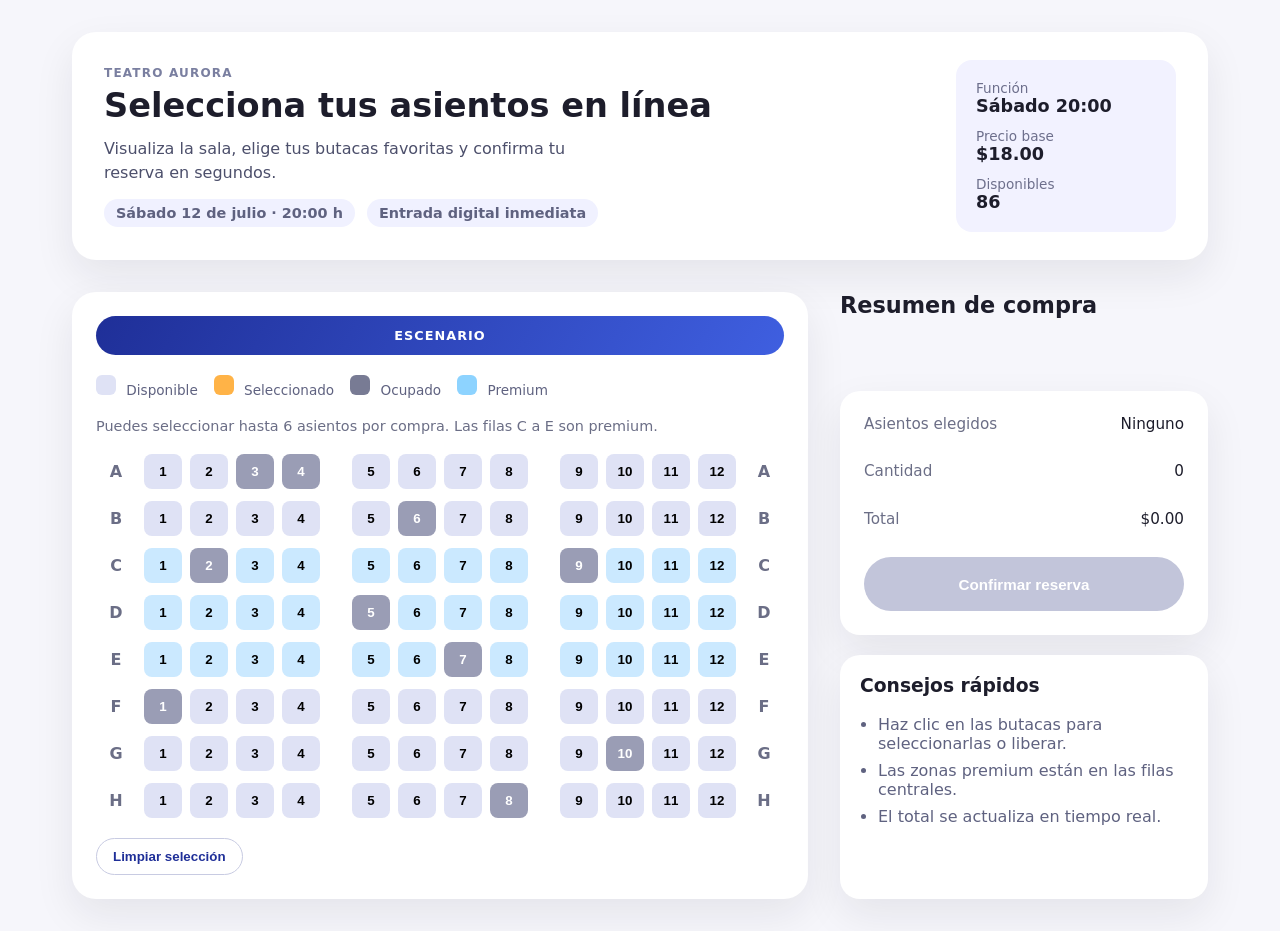
==== index.html @ 4cdabd50 "Add launcher script and exe instructions" ====
<!DOCTYPE html>
<html lang="es">
  <head>
    <meta charset="UTF-8" />
    <meta name="viewport" content="width=device-width, initial-scale=1.0" />
    <title>Selector de asientos - Teatro Aurora</title>
    <link rel="stylesheet" href="styles.css" />
  </head>
  <body>
    <main class="page">
      <header class="hero">
        <div>
          <p class="eyebrow">Teatro Aurora</p>
          <h1>Selecciona tus asientos en línea</h1>
          <p class="subtitle">
            Visualiza la sala, elige tus butacas favoritas y confirma tu reserva en
            segundos.
          </p>
          <div class="meta">
            <span>Sábado 12 de julio · 20:00 h</span>
            <span>Entrada digital inmediata</span>
          </div>
        </div>
        <div class="show-info">
          <div>
            <span class="label">Función</span>
            <span class="value">Sábado 20:00</span>
          </div>
          <div>
            <span class="label">Precio base</span>
            <span class="value">$18.00</span>
          </div>
          <div>
            <span class="label">Disponibles</span>
            <span class="value" id="available-count">0</span>
          </div>
        </div>
      </header>

      <section class="seat-selector">
        <div class="screen">Escenario</div>
        <div class="legend">
          <span><span class="seat available"></span> Disponible</span>
          <span><span class="seat selected"></span> Seleccionado</span>
          <span><span class="seat occupied"></span> Ocupado</span>
          <span><span class="seat premium"></span> Premium</span>
        </div>
        <p class="hint" id="selection-hint">
          Puedes seleccionar hasta 6 asientos por compra. Las filas C a E son
          premium.
        </p>
        <div class="seating" id="seating"></div>
        <div class="actions">
          <button class="ghost" id="clear-selection" type="button">Limpiar selección</button>
          <span class="status" id="status-message" aria-live="polite"></span>
        </div>
      </section>

      <aside class="summary">
        <h2>Resumen de compra</h2>
        <div class="summary-card">
          <div class="summary-row">
            <span class="label">Asientos elegidos</span>
            <span class="value" id="selected-seats">Ninguno</span>
          </div>
          <div class="summary-row">
            <span class="label">Cantidad</span>
            <span class="value" id="selected-count">0</span>
          </div>
          <div class="summary-row">
            <span class="label">Total</span>
            <span class="value" id="total">$0.00</span>
          </div>
          <button class="cta" id="reserve" disabled>Confirmar reserva</button>
        </div>
        <div class="tips">
          <h3>Consejos rápidos</h3>
          <ul>
            <li>Haz clic en las butacas para seleccionarlas o liberar.</li>
            <li>Las zonas premium están en las filas centrales.</li>
            <li>El total se actualiza en tiempo real.</li>
          </ul>
        </div>
      </aside>
    </main>

    <script src="script.js"></script>
  </body>
</html>
---- styles.css ----
:root {
  color-scheme: light;
  font-family: "Inter", "Segoe UI", system-ui, sans-serif;
  background: #f6f6fb;
  color: #1d1d2b;
}

* {
  box-sizing: border-box;
}

body {
  margin: 0;
  background: #f6f6fb;
}

.page {
  display: grid;
  gap: 32px;
  padding: 32px;
  max-width: 1200px;
  margin: 0 auto;
  grid-template-columns: minmax(0, 2fr) minmax(280px, 1fr);
}

.hero {
  grid-column: 1 / -1;
  display: flex;
  align-items: center;
  justify-content: space-between;
  gap: 24px;
  background: #ffffff;
  padding: 28px 32px;
  border-radius: 24px;
  box-shadow: 0 16px 40px rgba(29, 29, 43, 0.08);
}

.hero h1 {
  margin: 6px 0 12px;
  font-size: 2.1rem;
}

.eyebrow {
  margin: 0;
  font-weight: 600;
  color: #7a7fa0;
  text-transform: uppercase;
  letter-spacing: 0.1em;
  font-size: 0.75rem;
}

.subtitle {
  margin: 0;
  color: #4c4f6b;
  max-width: 520px;
  line-height: 1.5;
}

.meta {
  margin-top: 14px;
  display: flex;
  flex-wrap: wrap;
  gap: 12px;
  font-size: 0.9rem;
  color: #5f6280;
}

.meta span {
  background: #f0f1ff;
  padding: 6px 12px;
  border-radius: 999px;
  font-weight: 600;
}

.show-info {
  display: grid;
  gap: 12px;
  background: #f2f2ff;
  padding: 20px;
  border-radius: 16px;
  min-width: 220px;
}

.show-info .label {
  display: block;
  color: #6d6f8c;
  font-size: 0.85rem;
}

.show-info .value {
  font-weight: 700;
  font-size: 1.1rem;
}

.seat-selector {
  background: #ffffff;
  padding: 24px;
  border-radius: 24px;
  box-shadow: 0 16px 40px rgba(29, 29, 43, 0.08);
}

.screen {
  text-align: center;
  padding: 12px;
  border-radius: 999px;
  background: linear-gradient(120deg, #1f2f98, #3f5fe0);
  color: #ffffff;
  margin-bottom: 20px;
  font-weight: 600;
  letter-spacing: 0.08em;
  text-transform: uppercase;
  font-size: 0.8rem;
}

.legend {
  display: flex;
  flex-wrap: wrap;
  gap: 16px;
  font-size: 0.85rem;
  color: #5f6280;
  margin-bottom: 20px;
}

.hint {
  margin: 0 0 20px;
  color: #6b6e86;
  font-size: 0.9rem;
}

.seat {
  width: 20px;
  height: 20px;
  border-radius: 6px;
  display: inline-block;
  margin-right: 6px;
}

.seat.available {
  background: #dfe2f5;
}

.seat.selected {
  background: #ffb347;
}

.seat.occupied {
  background: #787b94;
}

.seat.premium {
  background: #8dd3ff;
}

.seating {
  display: grid;
  gap: 12px;
}

.row {
  display: grid;
  grid-template-columns:
    40px repeat(4, minmax(0, 1fr)) 16px repeat(4, minmax(0, 1fr)) 16px
    repeat(4, minmax(0, 1fr)) 40px;
  gap: 8px;
  align-items: center;
}

.row-label {
  text-align: center;
  font-weight: 600;
  color: #6b6e86;
}

.seat-button {
  border: none;
  background: #dfe2f5;
  border-radius: 8px;
  padding: 10px 0;
  font-weight: 600;
  cursor: pointer;
  transition: transform 0.2s ease, box-shadow 0.2s ease;
}

.seat-button:hover:not(:disabled) {
  transform: translateY(-2px);
  box-shadow: 0 10px 20px rgba(18, 23, 65, 0.12);
}

.seat-button.selected {
  background: #ffb347;
}

.seat-button.premium {
  background: #cbe9ff;
}

.seat-button.premium.selected {
  background: #6fb6ff;
  color: #ffffff;
}

.seat-button.occupied {
  background: #9a9db5;
  color: #ffffff;
  cursor: not-allowed;
}

.seat-spacer {
  height: 1px;
}

.seat-button:focus-visible {
  outline: 2px solid #1f2f98;
  outline-offset: 2px;
}

.actions {
  margin-top: 20px;
  display: flex;
  flex-wrap: wrap;
  gap: 16px;
  align-items: center;
  justify-content: space-between;
}

.ghost {
  border: 1px solid #c8cbe2;
  padding: 10px 16px;
  border-radius: 999px;
  background: #ffffff;
  cursor: pointer;
  font-weight: 600;
  color: #1f2f98;
}

.status {
  font-size: 0.9rem;
  color: #1f2f98;
  font-weight: 600;
}

.summary {
  display: grid;
  gap: 20px;
}

.summary h2 {
  margin: 0;
  font-size: 1.4rem;
}

.summary-card {
  background: #ffffff;
  padding: 24px;
  border-radius: 20px;
  box-shadow: 0 16px 40px rgba(29, 29, 43, 0.08);
  display: grid;
  gap: 16px;
}

.summary-row {
  display: flex;
  justify-content: space-between;
  font-size: 0.95rem;
}

.summary-row .label {
  color: #6b6e86;
}

.cta {
  border: none;
  border-radius: 999px;
  padding: 12px;
  font-weight: 700;
  font-size: 0.95rem;
  background: #1f2f98;
  color: #ffffff;
  cursor: pointer;
}

.cta:disabled {
  background: #c2c5da;
  cursor: not-allowed;
}

.tips {
  background: #ffffff;
  padding: 20px;
  border-radius: 20px;
  box-shadow: 0 16px 40px rgba(29, 29, 43, 0.08);
}

.tips h3 {
  margin-top: 0;
}

.tips ul {
  margin: 0;
  padding-left: 18px;
  color: #5f6280;
  display: grid;
  gap: 8px;
}

@media (max-width: 900px) {
  .page {
    grid-template-columns: 1fr;
  }

  .hero {
    flex-direction: column;
    align-items: flex-start;
  }
}

@media (max-width: 600px) {
  .row {
    grid-template-columns:
      30px repeat(4, minmax(0, 1fr)) 12px repeat(4, minmax(0, 1fr)) 12px
      repeat(4, minmax(0, 1fr)) 30px;
  }

  .seat-button {
    font-size: 0.75rem;
    padding: 8px 0;
  }
}
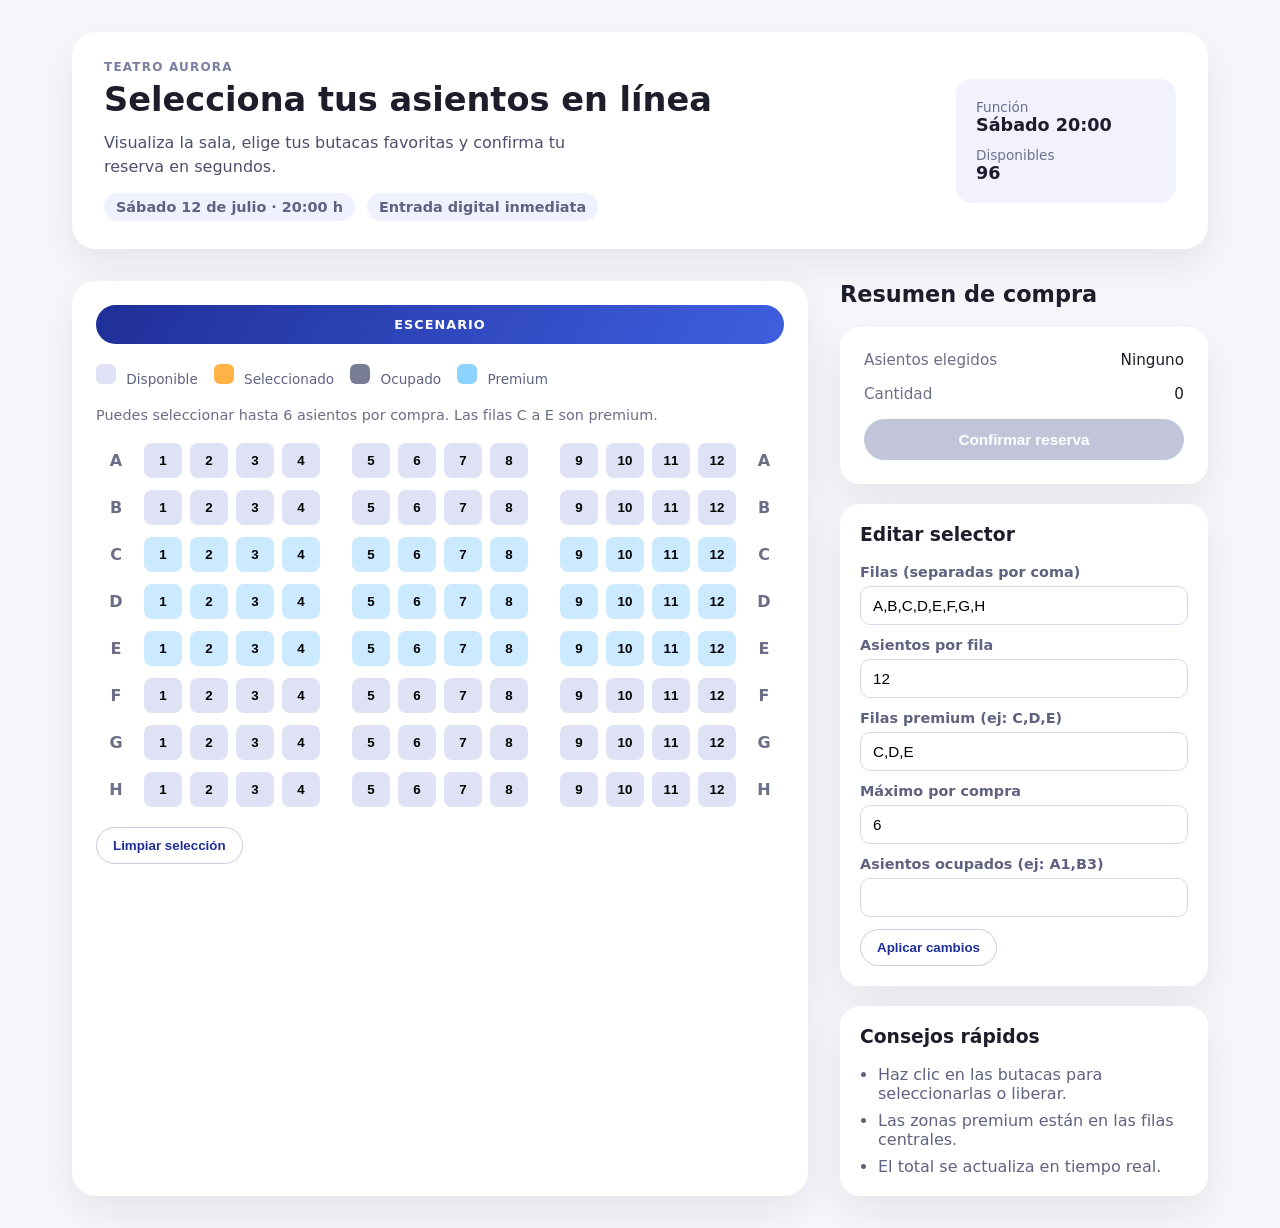
==== commit 91b4e8b6: "Add editable configuration and remove pricing" ====
--- a/index.html
+++ b/index.html
@@ -25,10 +25,6 @@
           <div>
             <span class="label">Función</span>
             <span class="value">Sábado 20:00</span>
-          </div>
-          <div>
-            <span class="label">Precio base</span>
-            <span class="value">$18.00</span>
           </div>
           <div>
             <span class="label">Disponibles</span>
@@ -67,11 +63,33 @@
             <span class="label">Cantidad</span>
             <span class="value" id="selected-count">0</span>
           </div>
-          <div class="summary-row">
-            <span class="label">Total</span>
-            <span class="value" id="total">$0.00</span>
-          </div>
           <button class="cta" id="reserve" disabled>Confirmar reserva</button>
+        </div>
+        <div class="config">
+          <h3>Editar selector</h3>
+          <form id="config-form">
+            <label>
+              Filas (separadas por coma)
+              <input type="text" id="rows-input" value="A,B,C,D,E,F,G,H" />
+            </label>
+            <label>
+              Asientos por fila
+              <input type="number" id="seats-input" min="1" max="20" value="12" />
+            </label>
+            <label>
+              Filas premium (ej: C,D,E)
+              <input type="text" id="premium-input" value="C,D,E" />
+            </label>
+            <label>
+              Máximo por compra
+              <input type="number" id="max-input" min="1" max="20" value="6" />
+            </label>
+            <label>
+              Asientos ocupados (ej: A1,B3)
+              <input type="text" id="occupied-input" value="" />
+            </label>
+            <button class="ghost" type="submit">Aplicar cambios</button>
+          </form>
         </div>
         <div class="tips">
           <h3>Consejos rápidos</h3>
--- a/styles.css
+++ b/styles.css
@@ -256,6 +256,42 @@
   box-shadow: 0 16px 40px rgba(29, 29, 43, 0.08);
   display: grid;
   gap: 16px;
+}
+
+.config {
+  background: #ffffff;
+  padding: 20px;
+  border-radius: 20px;
+  box-shadow: 0 16px 40px rgba(29, 29, 43, 0.08);
+}
+
+.config h3 {
+  margin-top: 0;
+}
+
+#config-form {
+  display: grid;
+  gap: 12px;
+}
+
+#config-form label {
+  display: grid;
+  gap: 6px;
+  font-size: 0.9rem;
+  color: #5f6280;
+  font-weight: 600;
+}
+
+#config-form input {
+  border: 1px solid #d7d9ec;
+  border-radius: 10px;
+  padding: 10px 12px;
+  font-size: 0.95rem;
+  font-weight: 500;
+}
+
+#config-form .ghost {
+  justify-self: flex-start;
 }
 
 .summary-row {
